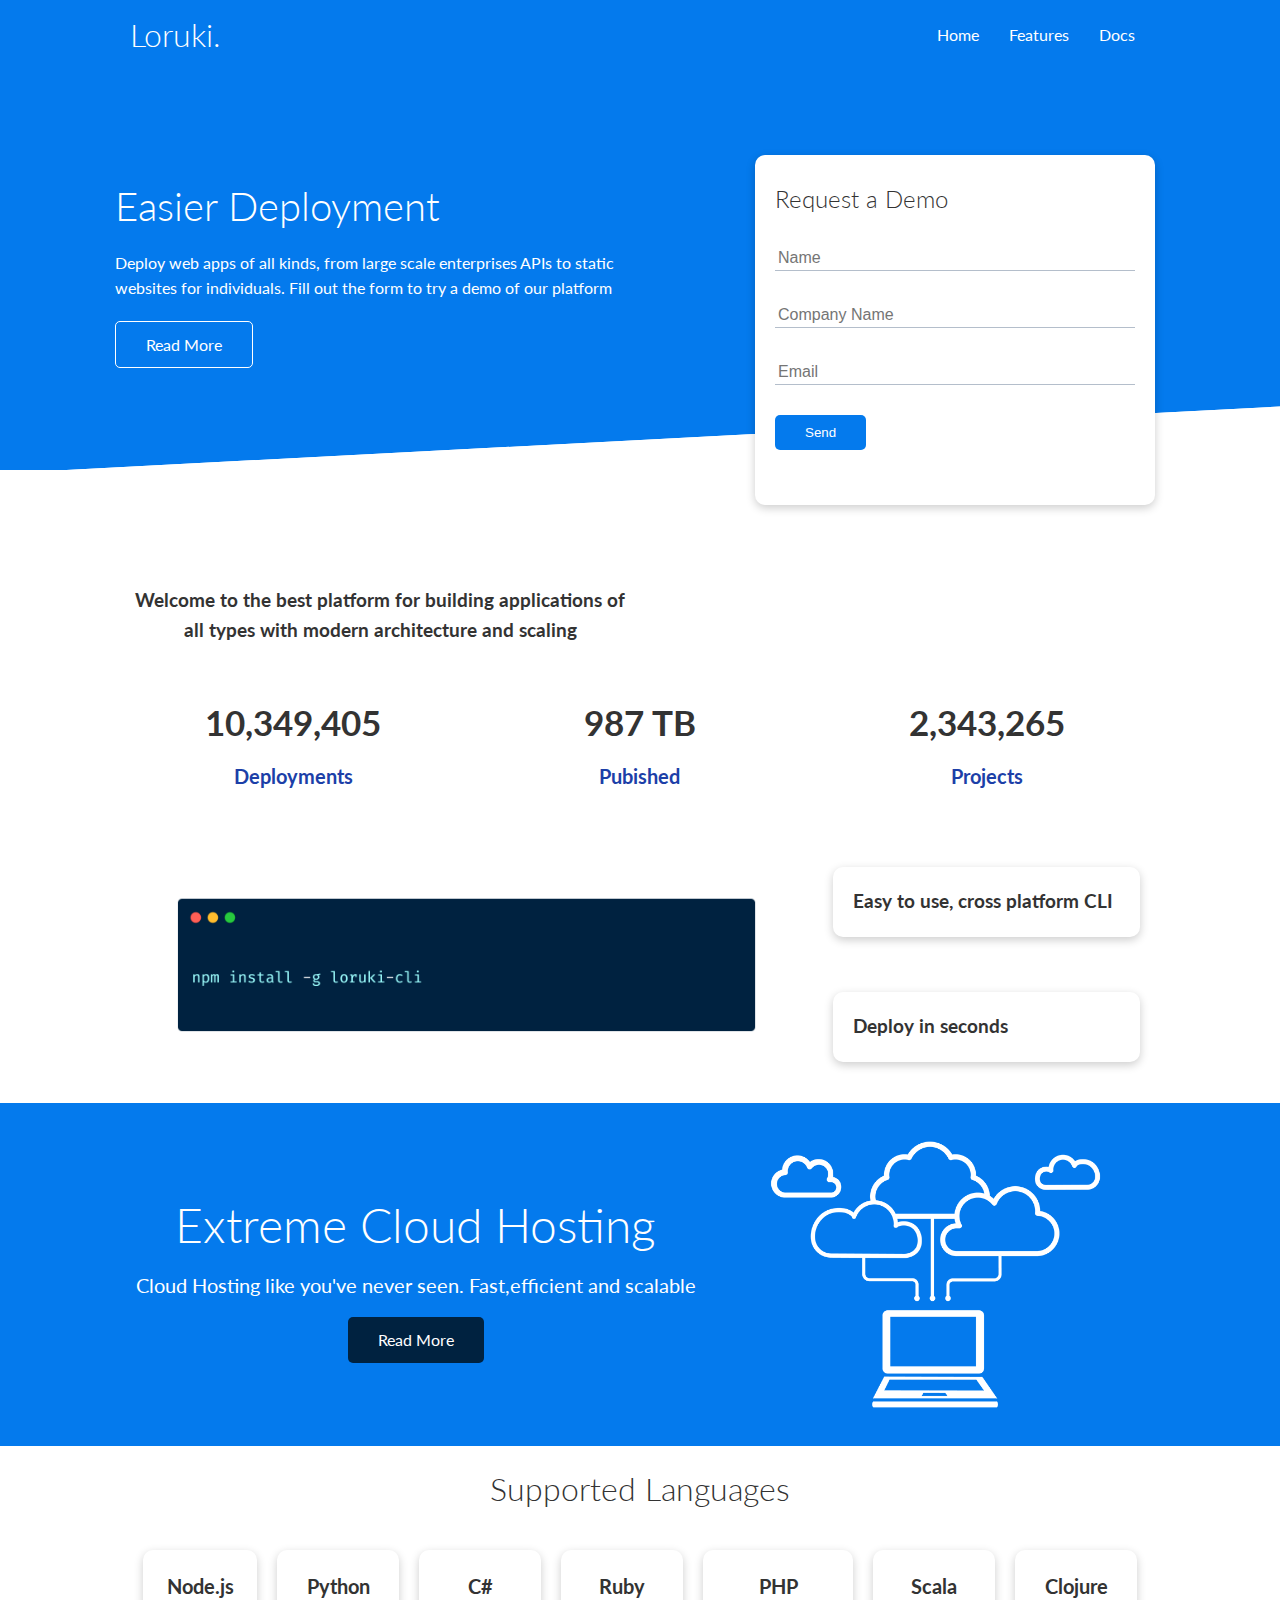
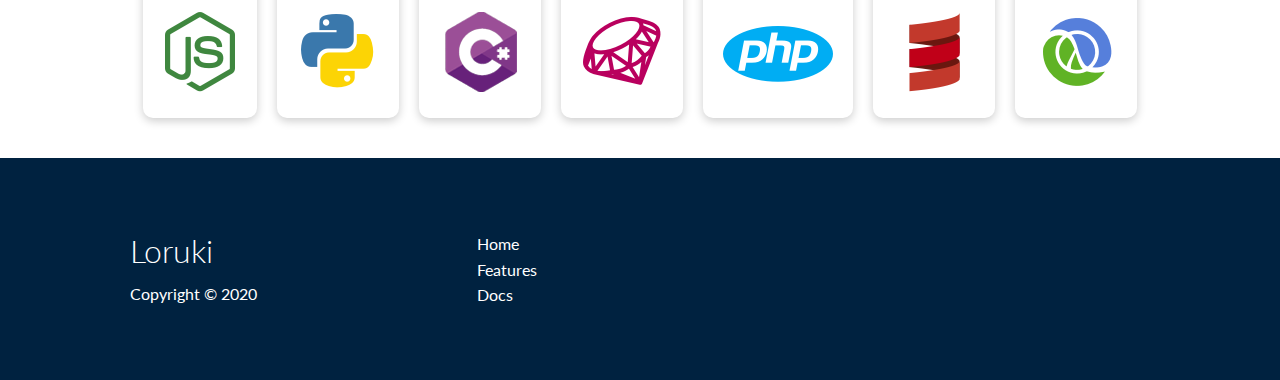
==== index.html @ 68d9662e "Added files via upload" ====
<!DOCTYPE html>
<html lang="en">

<head>
    <meta charset="UTF-8">
    <meta name="viewport" content="width=device-width, initial-scale=1.0">
    <link rel="stylesheet" href="https://cdnjs.cloudflare.com/ajax/libs/font-awesome/5.15.1/css/all.min.css"
        integrity="sha512-+4zCK9k+qNFUR5X+cKL9EIR+ZOhtIloNl9GIKS57V1MyNsYpYcUrUeQc9vNfzsWfV28IaLL3i96P9sdNyeRssA=="
        crossorigin="anonymous" />
    <link rel="stylesheet" href="css/style.css">
    <link rel="stylesheet" href="css/utilities.css">
    <title>Loruki | Cloud Hosting For Everyone</title>
</head>

<body>
    <!--Navbar-->
    <div class="navbar">
        <div class="container flex">
            <h1 class="logo">Loruki.</h1>
            <nav>
                <ul>
                    <li><a href="index.html">Home</a></li>
                    <li><a href="features.html">Features</a></li>
                    <li><a href="docs.html">Docs</a></li>
                </ul>
            </nav>
        </div>
    </div>

    <!--Showcase-->
    <section class="showcase">
        <div class="container grid">
            <div class="showcase-text">
                <h1>Easier Deployment</h1>
                <p>Deploy web apps of all kinds, from
                    large scale enterprises APIs to static
                    websites for individuals. Fill out the
                    form to try a demo of our platform</p>
                <a href="features.html" class="btn btn-outline">Read More</a>
            </div>

            <div class="showcase-form card">
                <h2>Request a Demo</h2>
                <form>
                    <div class="form-control">
                        <input type="text" name="name" placeholder="Name" required>
                    </div>
                    <div class="form-control">
                        <input type="text" name="company" placeholder="Company Name" required>
                    </div>
                    <div class="form-control">
                        <input type="email" name="email" placeholder="Email" required>
                    </div>
                    <input type="submit" value="Send" class="btn btn-primary">
                </form>
            </div>
        </div>
    </section>

    <!--Stats-->
    <section class="stats">
        <div class="container">
            <h3 class="stats-heading text-center my-1">
                Welcome to the best platform for building applications of all
                types with modern architecture and scaling
            </h3>

            <div class="grid grid-3 text-center my-4">
                <div>
                    <i class="fas fa-server fa-3x"></i>
                    <h3>10,349,405</h3>
                    <p class="text-secondary">Deployments</p>
                </div>
                <div>
                    <i class="fas fa-upload fa-3x"></i>
                    <h3>987 TB</h3>
                    <p class="text-secondary">Pubished</p>
                </div>
                <div>
                    <i class="fas fa-project-diagram fa-3x"></i>
                    <h3>2,343,265</h3>
                    <p class="text-secondary">Projects</p>
                </div>
            </div>
        </div>
    </section>

    <!--Cli-->
    <section class="cli">
        <div class="container grid">
            <img src="images/cli.png" alt="">
            <div class="card">
                <h3>Easy to use, cross platform CLI</h3>
            </div>
            <div class="card">
                <h3>Deploy in seconds</h3>
            </div>
        </div>
    </section>

    <!-- Cloud -->
    <section class="cloud bg-primary my-2 py-2">
        <div class="container grid">
            <div class="text-center">
                <h2 class="lg">Extreme Cloud Hosting</h2>
                <p class="lead my-1">Cloud Hosting like you've never seen.
                    Fast,efficient and scalable</p>
                <a href="features.html" class="btn btn-dark">Read More</a>
            </div>
            <img src="images/cloud.png" alt="">
        </div>

    </section>

    <!-- Languages -->
    <section class="languages">
        <h2 class="md text-center my-2">
            Supported Languages
        </h2>
        <div class="container flex">
            <div class="card">
                <h4>Node.js</h4>
                <img src="images/logos/node.png" alt="">
            </div>
            <div class="card">
                <h4>Python</h4>
                <img src="images/logos/python.png" alt="">
            </div>
            <div class="card">
                <h4>C#</h4>
                <img src="images/logos/csharp.png" alt="">
            </div>
            <div class="card">
                <h4>Ruby</h4>
                <img src="images/logos/ruby.png" alt="">
            </div>
            <div class="card">
                <h4>PHP</h4>
                <img src="images/logos/php.png" alt="">
            </div>
            <div class="card">
                <h4>Scala</h4>
                <img src="images/logos/scala.png" alt="">
            </div>
            <div class="card">
                <h4>Clojure</h4>
                <img src="images/logos/clojure.png" alt="">
            </div>
        </div>
    </section>

    <!-- Footer -->
    <footer class="footer bg-dark py-5">
        <div class="container grid grid-3">
            <div>
                <h1>Loruki
                </h1>
                <p>Copyright &copy; 2020</p>
            </div>
            <nav>
                <ul>
                    <li><a href="index.html">Home</a></li>
                    <li><a href="features.html">Features</a></li>
                    <li><a href="docs.html">Docs</a></li>
                </ul>
            </nav>
            <div class="social">
                <a href="#"><i class="fab fa-github fa-2x"></i></a>
                <a href="#"><i class="fab fa-facebook fa-2x"></i></a>
                <a href="#"><i class="fab fa-instagram fa-2x"></i></a>
                <a href="#"><i class="fab fa-twitter fa-2x"></i></a>
            </div>
        </div>
    </footer>

</body>

</html>
---- css/style.css ----
@import url('https://fonts.googleapis.com/css2?family=Lato:wght@300&display=swap');

:root{
    --primary-color:#047aed;
    --secondary-color: #1c3fa8;
    --dark-color: #002240;
    --light-color: #f4f4f4;
    --success-color: #5cb85c;
    --error-color: #d9534f;
}

* {
    box-sizing: border-box ;
    padding: 0;
    margin: 0;
}

body{
    font-family: 'Lato', sans-serif;
    color: #333;
    line-height: 1.6;

}

ul {
    list-style-type: none;
}

a {
    text-decoration: none;
    color: #333; 
}

h1,
h2 {
    font-weight: 300;
    line-height: 1.2;
    margin:10px 0;
}

p { 
    margin:10px 0;
}

img {
    width:100%;
}

code, pre{
    background: #333;
    color: #fff;
    padding: 10px;
}

/* Navbar */
.navbar{
    background-color:var(--primary-color) ;
    color:#fff;
    height:70px;
}

.navbar ul{
    display: flex;
}

.navbar a{
    color:#fff;
    padding: 10px;
    margin: 0 5px;
}

.navbar a:hover{
    border-bottom: 2px #fff solid;
}

.navbar .flex{
 justify-content: space-between;
}

/* Showcase */
.showcase{
    height:400px;
    background-color:var(--primary-color) ;
    color:#fff;
    position: relative;
}

.showcase h1{
    font-size: 40px;

}

.showcase p{
    margin: 20px 0;
}

.showcase .grid{
    overflow: visible   ;
    grid-template-columns: 55% 45%;
    gap: 30px; 
}

.showcase-text{
    animation: slideInFromLeft 1s ease-in;
}

.showcase-form{
    position: relative;
    top:60px;
    height: 350px;
    width: 400px;
    padding: 40px;
    z-index:100;
    justify-self: flex-end;
    animation: slideInFromRight 1s ease-in;
}

.showcase-form .form-control{
    margin: 30px 0;
}

.showcase-form input[type='text'],
.showcase-form input[type='email']{
    border: 0;
    border-bottom: 1px solid #b4becb;
    width: 100%;
    padding: 3px;
    font-size: 16px;
}

.showcase-form input:focus{
    outline: none;
}

.showcase::before, 
.showcase::after {
    content:'';
    position: absolute;
    height: 100px;
    bottom: -70px;
    right: 0;
    left: 0;
    background:#fff;
    transform:skewY(-3deg);
    -webkit-transform:skewY(-3deg);
    -moz-transform:skewY(-3deg);
    -ms-transform:skewY(-3deg);

}

/* Stats */
.stats{
    padding-top: 100px;
    animation: slideInFromBottom 1s ease-in;
}

.stats-heading{
    max-width: 500px;
    margin:auto;
}

.stats .grid h3{
    font-size: 35px;
}

.stats .grid p{
    font-size: 20px;
    font-weight: bold;
}

/*CLI  */

.cli .grid{
    grid-template-columns: repeat(3,1fr);
    grid-template-rows: repeat(2,1fr);
}

.cli .grid > *:first-child{
    grid-column: 1 / span 2;
    grid-row: 1 / span 2;
}

/* Cloud */
.cloud .grid{
    grid-template-columns: 4fr 3fr;
}

/* Languages */

.languages .flex{
    flex-wrap: wrap;
}

.languages .card{
    text-align: center;
    margin: 18px 10px 40px;
    transition: transform 0.2s ease-in;
}

.languages .card h4{
    font-size: 20px;
    margin-bottom: 10px;
}

.languages .card:hover{
    transform: translateY(-15px);
}

/* Features */
.features-head img,
.docs-head img{
    width: 200px;
    justify-self: flex-end;
}

.features-sub-head img{
    width: 300px;
    justify-self: flex-end;
}

.features-main .card > i{
    margin-right: 20px;
}

.features-main .grid{
    padding: 30px; 
}

.features-main .grid > *:first-child{
    grid-column: 1 / span 3;
}

.features-main .grid > *:nth-child(2){
    grid-column: 1 / span 2;
}

/* Docs */
.docs-main h3{
    margin: 20px 0;
}

.docs-main .grid{
    grid-template-columns: 1fr 2fr;
    align-items: flex-start;
}

.docs-main nav li{
    font-size: 17px;
    padding-bottom: 5px;
    margin-bottom: 5px;
    border-bottom: 1px #ccc solid;
}

.docs-main a:hover{
    font-weight: bold;

}

/* Footer */
.footer .social a{
    margin: 0 10px;
}

/* Animations */
@keyframes slideInFromLeft{
    0%{
        transform: translateX(-100%);
    }

    100%{
        transform: translateX(0);
    }
}

@keyframes slideInFromRight{
    0%{
        transform: translateX(100%);
    }

    100%{
        transform: translateX(0);
    }
}

@keyframes slideInFromTop{
    0%{
        transform: translateY(-100%);
    }

    100%{
        transform: translateX(0);
    }
}

@keyframes slideInFromBottom{
    0%{
        transform: translateY(100%);
    }

    100%{
        transform: translateX(0);
    }
}

/* Tablets and under */
@media(max-width: 768px){
    .grid,
    .showcase .grid,
    .stats .grid,
    .cli .grid,
    .cloud .grid,
    .features-main .grid,
    .docs-main .grid{
        grid-template-columns: 1fr;
        grid-template-rows: 1fr;
    }

    .showcase{
        height: auto;
    }

    .showcase-text{
        text-align: center;
        margin-top: 40px;
        animation: slideInFromTop 1s ease-in;
    }

    .showcase-form{
        justify-self: center;
        margin: auto;
        animation: slideInFromBottom 1s ease-in;
    }

    .cli .grid > *:first-child{
        grid-column: 1;
        grid-row: 1;
    }

    .features-head,
    .features-sub-head,
    .docs-head{
         text-align: center ;
    }

    .features-head img,
    .features-sub-head img,
    .docs-head img{
         justify-self: center ;
    }

    .features-main .grid >*:first-child,
    .features-main .grid >*:nth-child(2){
        grid-column: 1;
    }

}

/* Mobile */
@media(max-width: 500px){
    .navbar{
        height: 110px;
    }

    .navbar .flex{
        flex-direction: column;
    }

    .navbar ul{
        padding: 10px;
        background-color: rgba(0,0,0,0.1);
    }
}
---- css/utilities.css ----
.container{
    max-width: 1100px;
    margin: 0 auto;
    overflow:auto;
    padding: 0 40px;
}

.card{
    background-color: #fff;
    color: #333;
    border-radius: 10px;
    box-shadow: 0 3px 10px rgba(0,0,0,0.2);
    padding: 20px;
    margin: 10px;
}

.btn{
    display: inline-block;
    padding: 10px 30px;
    cursor: pointer;
    background: var(--primary-color);
    color: #fff;
    border:none;
    border-radius: 5px;
}

.btn-outline{
    background-color: transparent;
    border: 1px #fff solid;
}

.btn:hover{
    transform: scale(.98);
}

/* backgrounds & colored buttons */
.bg-primary, 
.btn-primary{
    background-color: var(--primary-color);
    color:#fff; 

}

.bg-secondary, 
.btn-secondary{
    background-color: var(--secondary-color);
    color:#fff; 

}

.bg-dark, 
.btn-dark{
    background-color: var(--dark-color);
    color:#fff; 
}

.bg-light, 
.btn-light{
    background-color: var(--light-color);
    color:#333; 
}

.bg-primary a, 
.btn-primary a,
.bg-secondary a, 
.btn-secondary a,
.bg-dark a, 
.btn-dark a{
    color:#fff;
}

/* Text colors */
.text-primary{
    color: var(--primary-color);
}

.text-secondary{
    color: var(--secondary-color);
}

.text-dark{
    color: var(--dark-color);
}

.text-light{
    color: var(--light-color);
}

/* text sizes */
.lead {
    font-size: 20px;
}

.sm{
    font-size: 1rem;
}

.md{
    font-size: 2rem;
}

.lg{
    font-size: 3rem;
}

.xl{
   font-size: 4rem; 
}

.text-center{
    text-align: center;
}

/* Alert */
.alert {
    background-color: var(--light-color);
    padding: 10px 20px;
    font-weight: bold;
    margin: 15px 0;
}

.alert i{
    margin-right: 10px;
}

.alert-success{
    background-color: var(--success-color);
    color: #fff;
}

.alert-error{
    background-color: var(--error-color);
    color: #fff;
}


.flex{
    display: flex;
    justify-content: center;
    align-items: center;
    height: 100%;
}

.grid{
    display: grid;
    grid-template-columns: repeat(2,1fr);
    gap: 20px;
    justify-content: center;
    align-items: center;
    height: 100%;
}

.grid-3{
     grid-template-columns: repeat(3,1fr);
}

/* Margin */
.my-1{
    margin:1rem 0;
}

.my-2{
    margin: 1.5rem 0;
}

.my-3{
    margin: 2rem 0;
}

.my-4{
    margin: 3rem 0;
}

.my-5{
    margin: 4rem 0;
}

.m-1{
    margin:1rem ;
}

.m-2{
    margin: 1.5rem ;
}

.m-3{
    margin: 2rem ;
}

.m-4{
    margin: 3rem ;
}

.m-5{
    margin: 4rem;
}

/* Padding  */
.py-1{
    padding:1rem 0;
}

.py-2{
    padding: 1.5rem 0;
}

.py-3{
    padding: 2rem 0;
}

.py-4{
    padding: 3rem 0;
}

.py-5{
    padding: 4rem 0;
}

.p-1{
    padding:1rem ;
}

.p-2{
    padding: 1.5rem ;
}

.p-3{
    padding: 2rem ;
}

.p-4{
    padding: 3rem ;
}

.p-5{
    padding: 4rem;
}
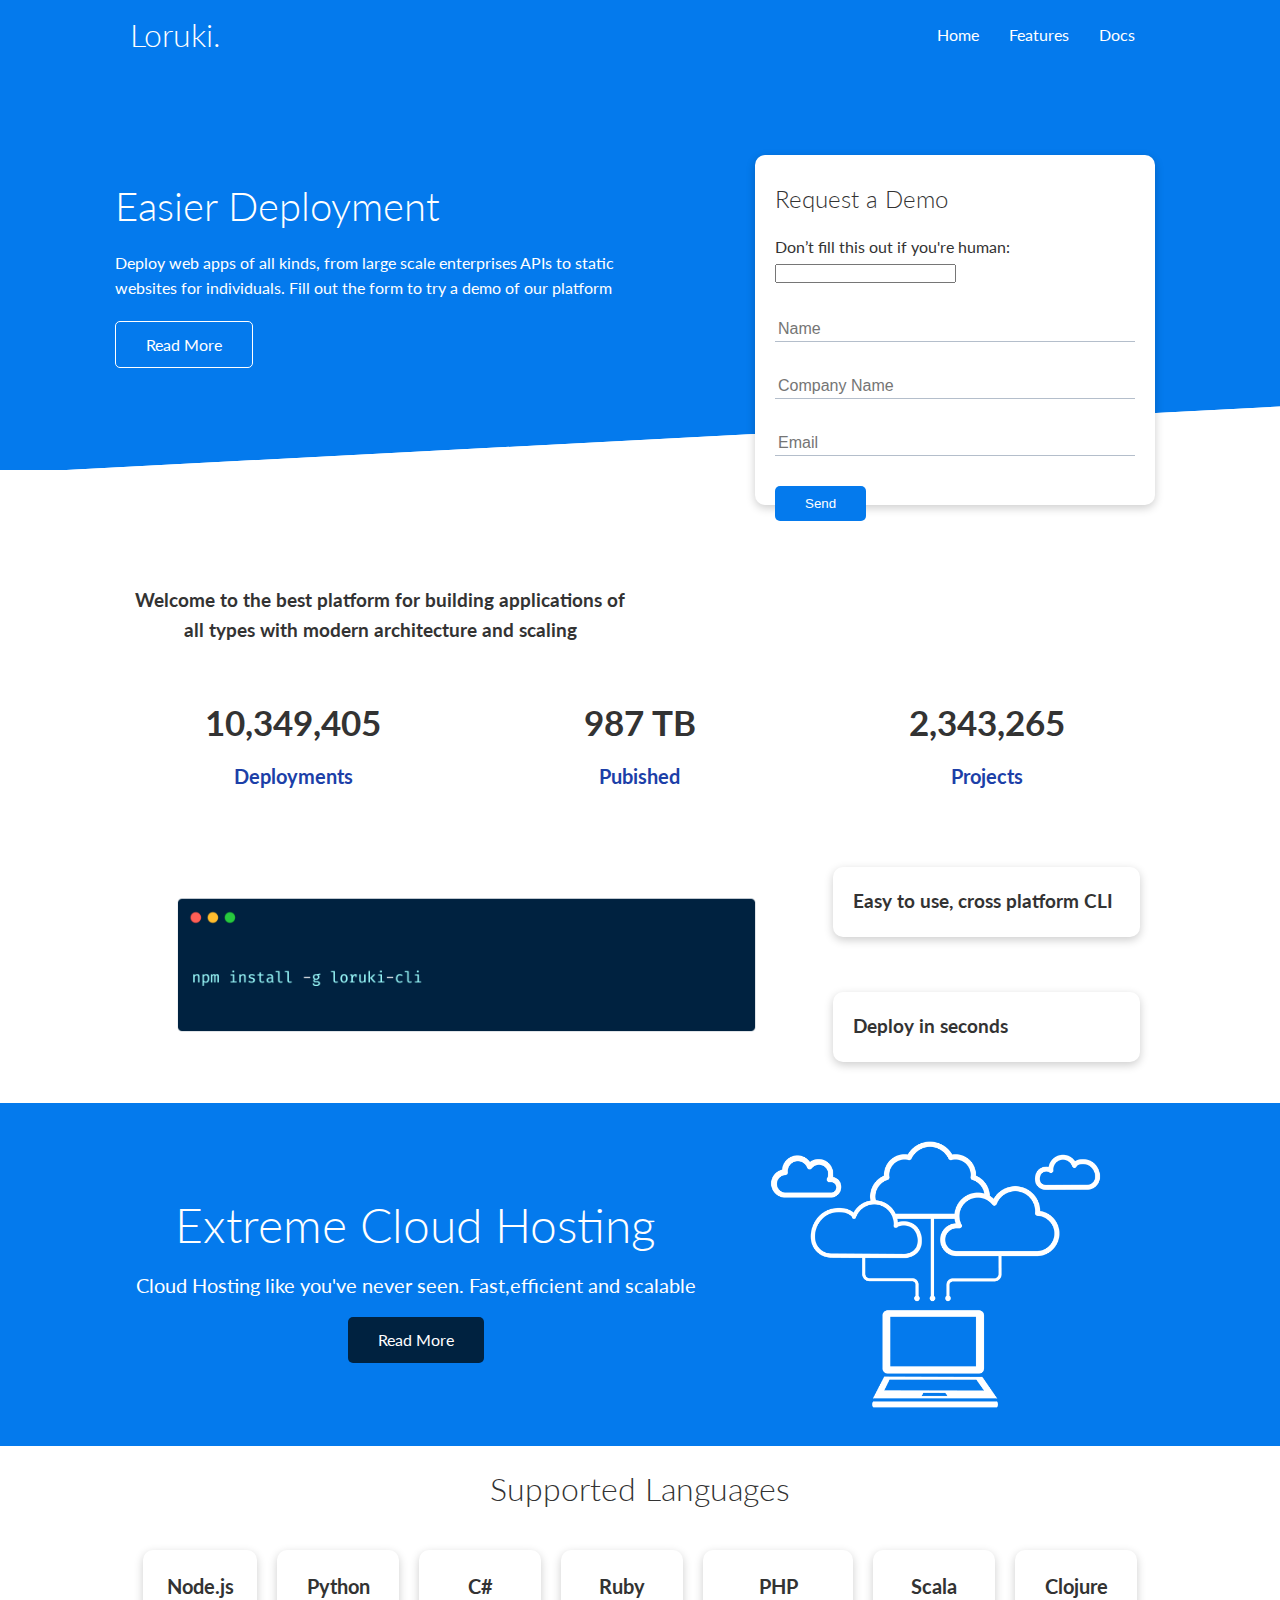
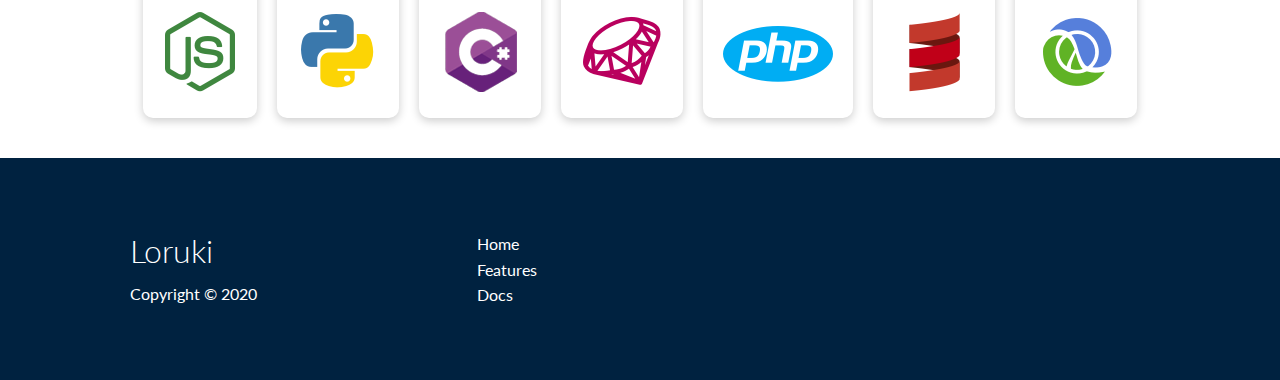
==== commit b8169a45: "Update index.html" ====
--- a/index.html
+++ b/index.html
@@ -41,7 +41,11 @@
 
             <div class="showcase-form card">
                 <h2>Request a Demo</h2>
-                <form>
+                <form name="contact" method="POST" netlify-honeypot="bot-field" data-netlify="true">
+                    <input type="hidden" name="form-name" value="contact">
+                     <p class="hidden">
+                        <label>Don’t fill this out if you're human: <input name="bot-field" /></label>
+                     </p>
                     <div class="form-control">
                         <input type="text" name="name" placeholder="Name" required>
                     </div>
@@ -175,4 +179,4 @@
 
 </body>
 
-</html>+</html>
